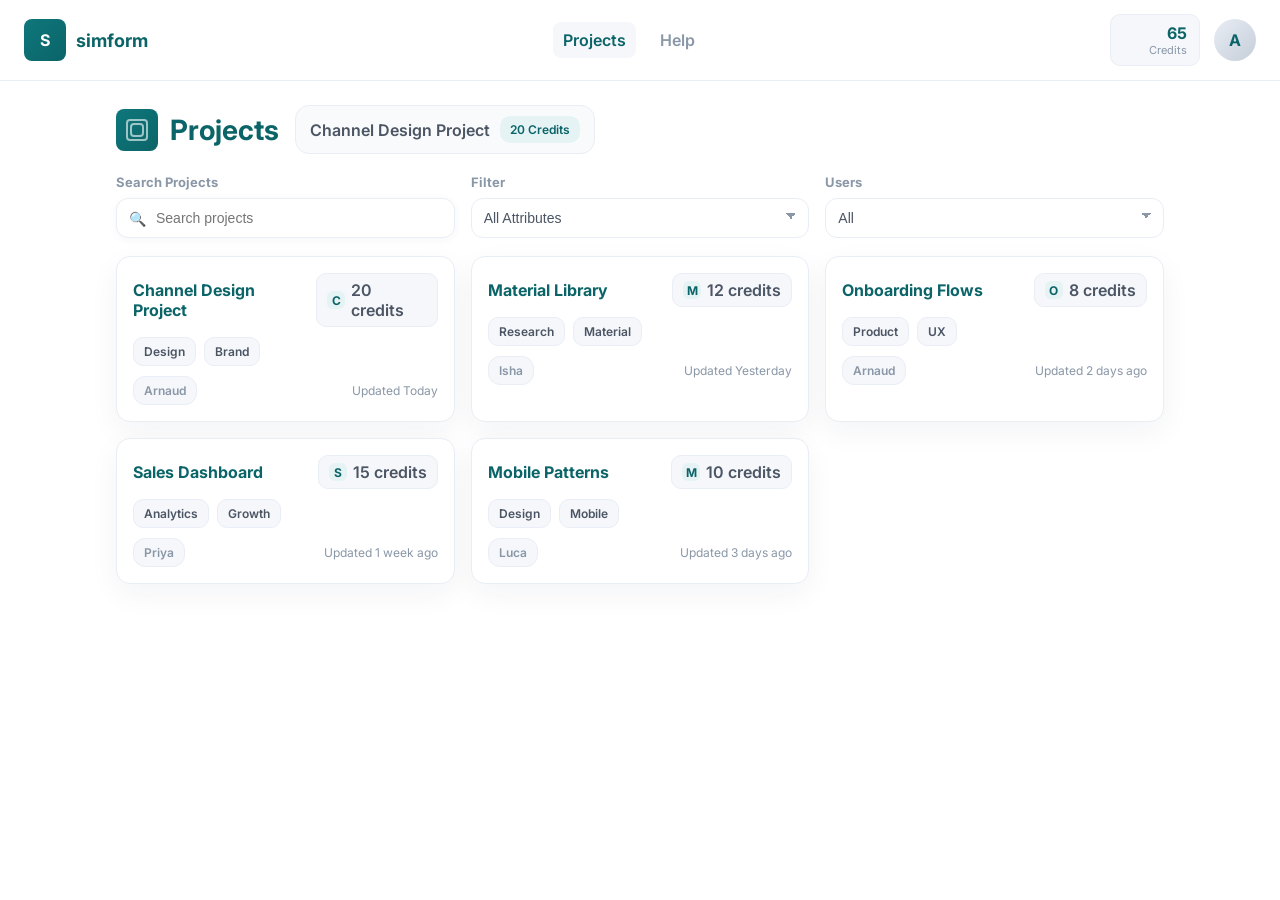
==== index.html @ 86e54484 "Create responsive projects page" ====
<!DOCTYPE html>
<html lang="en">
<head>
  <meta charset="UTF-8" />
  <meta name="viewport" content="width=device-width, initial-scale=1.0" />
  <title>Simform Projects</title>
  <link rel="stylesheet" href="style.css" />
  <link rel="preconnect" href="https://fonts.googleapis.com">
  <link rel="preconnect" href="https://fonts.gstatic.com" crossorigin>
  <link href="https://fonts.googleapis.com/css2?family=Inter:wght@400;500;600;700&display=swap" rel="stylesheet">
</head>
<body>
  <header class="topbar">
    <div class="brand">
      <div class="logo">S</div>
      <span class="brand-name">simform</span>
    </div>
    <nav class="nav-links">
      <a href="#" class="active">Projects</a>
      <a href="#">Help</a>
    </nav>
    <div class="user-summary">
      <div class="credits">
        <span class="credit-amount" id="creditAmount">604</span>
        <span class="credit-label">Credits</span>
      </div>
      <div class="avatar" aria-label="User avatar">
        <span>A</span>
      </div>
    </div>
  </header>

  <main class="page">
    <section class="page-head">
      <div class="title-row">
        <div class="title">
          <div class="title-icon" aria-hidden="true"></div>
          <h1>Projects</h1>
        </div>
        <div class="project-pill">
          <span class="pill-name">Channel Design Project</span>
          <span class="pill-credits" id="activeProjectCredits">20 Credits</span>
        </div>
      </div>
      <div class="controls">
        <div class="control">
          <label class="control-label" for="searchInput">Search Projects</label>
          <div class="input-wrap">
            <span class="input-icon" aria-hidden="true">🔍</span>
            <input id="searchInput" type="search" placeholder="Search projects" />
          </div>
        </div>
        <div class="control">
          <label class="control-label" for="attributeFilter">Filter</label>
          <select id="attributeFilter">
            <option value="all">All Attributes</option>
          </select>
        </div>
        <div class="control">
          <label class="control-label" for="userFilter">Users</label>
          <select id="userFilter">
            <option value="all">All</option>
          </select>
        </div>
      </div>
    </section>

    <section class="project-list" id="projectList" aria-live="polite"></section>
  </main>

  <script src="script.js"></script>
</body>
</html>
---- style.css ----
:root {
  --teal-600: #0e777b;
  --teal-700: #0b6468;
  --teal-100: #e6f3f4;
  --gray-50: #f5f7fb;
  --gray-100: #e9edf5;
  --gray-300: #c5ced8;
  --gray-500: #8a97a7;
  --gray-700: #4b5563;
  --white: #ffffff;
  font-family: 'Inter', system-ui, -apple-system, BlinkMacSystemFont, 'Segoe UI', sans-serif;
  color: var(--gray-700);
}

* {
  box-sizing: border-box;
}

body {
  margin: 0;
  background: var(--white);
  color: var(--gray-700);
}

.topbar {
  display: flex;
  align-items: center;
  justify-content: space-between;
  padding: 14px 24px;
  background: var(--white);
  border-bottom: 1px solid var(--gray-100);
  position: sticky;
  top: 0;
  z-index: 10;
}

.brand {
  display: flex;
  align-items: center;
  gap: 10px;
}

.logo {
  width: 42px;
  height: 42px;
  border-radius: 8px;
  background: linear-gradient(135deg, var(--teal-600), var(--teal-700));
  color: var(--white);
  display: grid;
  place-items: center;
  font-weight: 700;
  letter-spacing: 0.5px;
}

.brand-name {
  font-size: 18px;
  font-weight: 700;
  color: var(--teal-700);
}

.nav-links {
  display: flex;
  gap: 14px;
  align-items: center;
}

.nav-links a {
  text-decoration: none;
  color: var(--gray-500);
  font-weight: 600;
  padding: 8px 10px;
  border-radius: 8px;
}

.nav-links a.active,
.nav-links a:hover {
  background: var(--gray-50);
  color: var(--teal-700);
}

.user-summary {
  display: flex;
  align-items: center;
  gap: 14px;
}

.credits {
  background: var(--gray-50);
  border: 1px solid var(--gray-100);
  border-radius: 10px;
  padding: 8px 12px;
  display: flex;
  flex-direction: column;
  min-width: 90px;
  text-align: right;
}

.credit-amount {
  font-weight: 700;
  color: var(--teal-700);
  font-size: 16px;
}

.credit-label {
  font-size: 11px;
  color: var(--gray-500);
}

.avatar {
  width: 42px;
  height: 42px;
  border-radius: 50%;
  background: linear-gradient(135deg, var(--gray-100), var(--gray-300));
  display: grid;
  place-items: center;
  font-weight: 700;
  color: var(--teal-700);
}

.page {
  padding: 24px 26px 42px;
  max-width: 1100px;
  margin: 0 auto;
}

.page-head {
  display: flex;
  flex-direction: column;
  gap: 20px;
  margin-bottom: 18px;
}

.title-row {
  display: flex;
  align-items: center;
  gap: 16px;
  flex-wrap: wrap;
}

.title {
  display: flex;
  align-items: center;
  gap: 12px;
}

.title h1 {
  margin: 0;
  font-size: 28px;
  color: var(--teal-700);
}

.title-icon {
  width: 42px;
  height: 42px;
  border-radius: 8px;
  background: linear-gradient(135deg, var(--teal-600), var(--teal-700));
  position: relative;
}

.title-icon::after,
.title-icon::before {
  content: '';
  position: absolute;
  inset: 10px;
  border-radius: 4px;
  border: 2px solid rgba(255, 255, 255, 0.6);
}

.title-icon::after {
  inset: 14px;
}

.project-pill {
  display: inline-flex;
  align-items: center;
  gap: 10px;
  padding: 10px 14px;
  background: #f9fafb;
  border: 1px solid var(--gray-100);
  border-radius: 14px;
  color: var(--gray-700);
  font-weight: 600;
}

.pill-credits {
  background: var(--teal-100);
  color: var(--teal-700);
  padding: 6px 10px;
  border-radius: 10px;
  font-size: 12px;
}

.controls {
  display: grid;
  grid-template-columns: repeat(auto-fit, minmax(220px, 1fr));
  gap: 16px;
  align-items: end;
}

.control {
  display: flex;
  flex-direction: column;
  gap: 8px;
}

.control-label {
  font-weight: 700;
  color: var(--gray-500);
  font-size: 13px;
}

.input-wrap {
  display: flex;
  align-items: center;
  gap: 8px;
  border: 1px solid var(--gray-100);
  border-radius: 12px;
  padding: 10px 12px;
  background: var(--white);
  box-shadow: 0px 2px 10px rgba(24, 39, 75, 0.04);
}

.input-icon {
  font-size: 14px;
}

input[type="search"],
select {
  border: none;
  outline: none;
  font-size: 14px;
  color: var(--gray-700);
  width: 100%;
  background: transparent;
}

select {
  border: 1px solid var(--gray-100);
  padding: 11px 12px;
  border-radius: 12px;
  appearance: none;
  background-image: linear-gradient(45deg, transparent 50%, var(--gray-500) 50%),
    linear-gradient(135deg, var(--gray-500) 50%, transparent 50%);
  background-position: calc(100% - 16px) calc(50% - 2px), calc(100% - 12px) calc(50% - 2px);
  background-size: 6px 6px, 6px 6px;
  background-repeat: no-repeat;
}

.project-list {
  display: grid;
  grid-template-columns: repeat(auto-fill, minmax(320px, 1fr));
  gap: 16px;
  margin-top: 8px;
}

.project-card {
  border: 1px solid var(--gray-100);
  border-radius: 14px;
  padding: 16px;
  background: var(--white);
  box-shadow: 0px 10px 30px rgba(24, 39, 75, 0.05);
  display: flex;
  flex-direction: column;
  gap: 10px;
}

.project-header {
  display: flex;
  align-items: center;
  justify-content: space-between;
  gap: 8px;
}

.project-name {
  margin: 0;
  font-size: 16px;
  color: var(--teal-700);
}

.project-meta {
  display: flex;
  flex-wrap: wrap;
  gap: 8px;
  font-size: 12px;
  color: var(--gray-500);
}

.badge {
  display: inline-flex;
  align-items: center;
  gap: 6px;
  padding: 6px 10px;
  background: var(--gray-50);
  border: 1px solid var(--gray-100);
  border-radius: 10px;
  font-weight: 600;
  color: var(--gray-700);
}

.tag {
  display: inline-flex;
  align-items: center;
  justify-content: center;
  width: 18px;
  height: 18px;
  background: var(--teal-100);
  color: var(--teal-700);
  border-radius: 6px;
  font-weight: 700;
  font-size: 12px;
}

.project-footer {
  display: flex;
  align-items: center;
  justify-content: space-between;
  font-size: 12px;
  color: var(--gray-500);
}

.user-chip {
  display: inline-flex;
  align-items: center;
  gap: 6px;
  padding: 6px 10px;
  border-radius: 12px;
  background: var(--gray-50);
  border: 1px solid var(--gray-100);
  font-weight: 600;
}

@media (max-width: 768px) {
  .topbar {
    flex-wrap: wrap;
    gap: 14px;
  }

  .nav-links {
    order: 3;
  }

  .user-summary {
    margin-left: auto;
  }
}
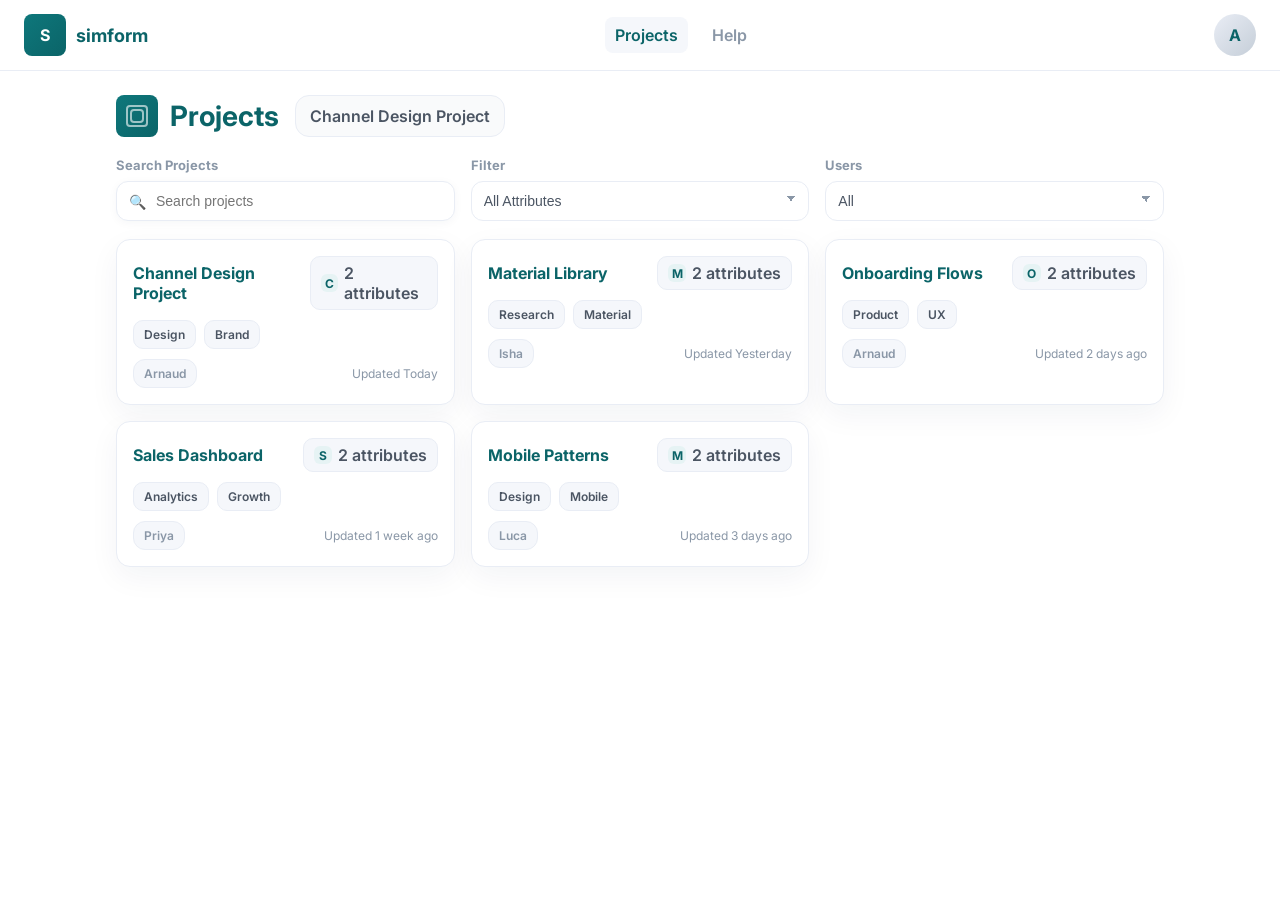
==== commit df1a383a: "Remove credit references" ====
--- a/index.html
+++ b/index.html
@@ -20,10 +20,6 @@
       <a href="#">Help</a>
     </nav>
     <div class="user-summary">
-      <div class="credits">
-        <span class="credit-amount" id="creditAmount">604</span>
-        <span class="credit-label">Credits</span>
-      </div>
       <div class="avatar" aria-label="User avatar">
         <span>A</span>
       </div>
@@ -33,15 +29,14 @@
   <main class="page">
     <section class="page-head">
       <div class="title-row">
-        <div class="title">
-          <div class="title-icon" aria-hidden="true"></div>
-          <h1>Projects</h1>
-        </div>
-        <div class="project-pill">
-          <span class="pill-name">Channel Design Project</span>
-          <span class="pill-credits" id="activeProjectCredits">20 Credits</span>
-        </div>
+      <div class="title">
+        <div class="title-icon" aria-hidden="true"></div>
+        <h1>Projects</h1>
       </div>
+      <div class="project-pill">
+        <span class="pill-name">Channel Design Project</span>
+      </div>
+    </div>
       <div class="controls">
         <div class="control">
           <label class="control-label" for="searchInput">Search Projects</label>
--- a/style.css
+++ b/style.css
@@ -84,28 +84,6 @@
   gap: 14px;
 }
 
-.credits {
-  background: var(--gray-50);
-  border: 1px solid var(--gray-100);
-  border-radius: 10px;
-  padding: 8px 12px;
-  display: flex;
-  flex-direction: column;
-  min-width: 90px;
-  text-align: right;
-}
-
-.credit-amount {
-  font-weight: 700;
-  color: var(--teal-700);
-  font-size: 16px;
-}
-
-.credit-label {
-  font-size: 11px;
-  color: var(--gray-500);
-}
-
 .avatar {
   width: 42px;
   height: 42px;
@@ -180,14 +158,6 @@
   border-radius: 14px;
   color: var(--gray-700);
   font-weight: 600;
-}
-
-.pill-credits {
-  background: var(--teal-100);
-  color: var(--teal-700);
-  padding: 6px 10px;
-  border-radius: 10px;
-  font-size: 12px;
 }
 
 .controls {
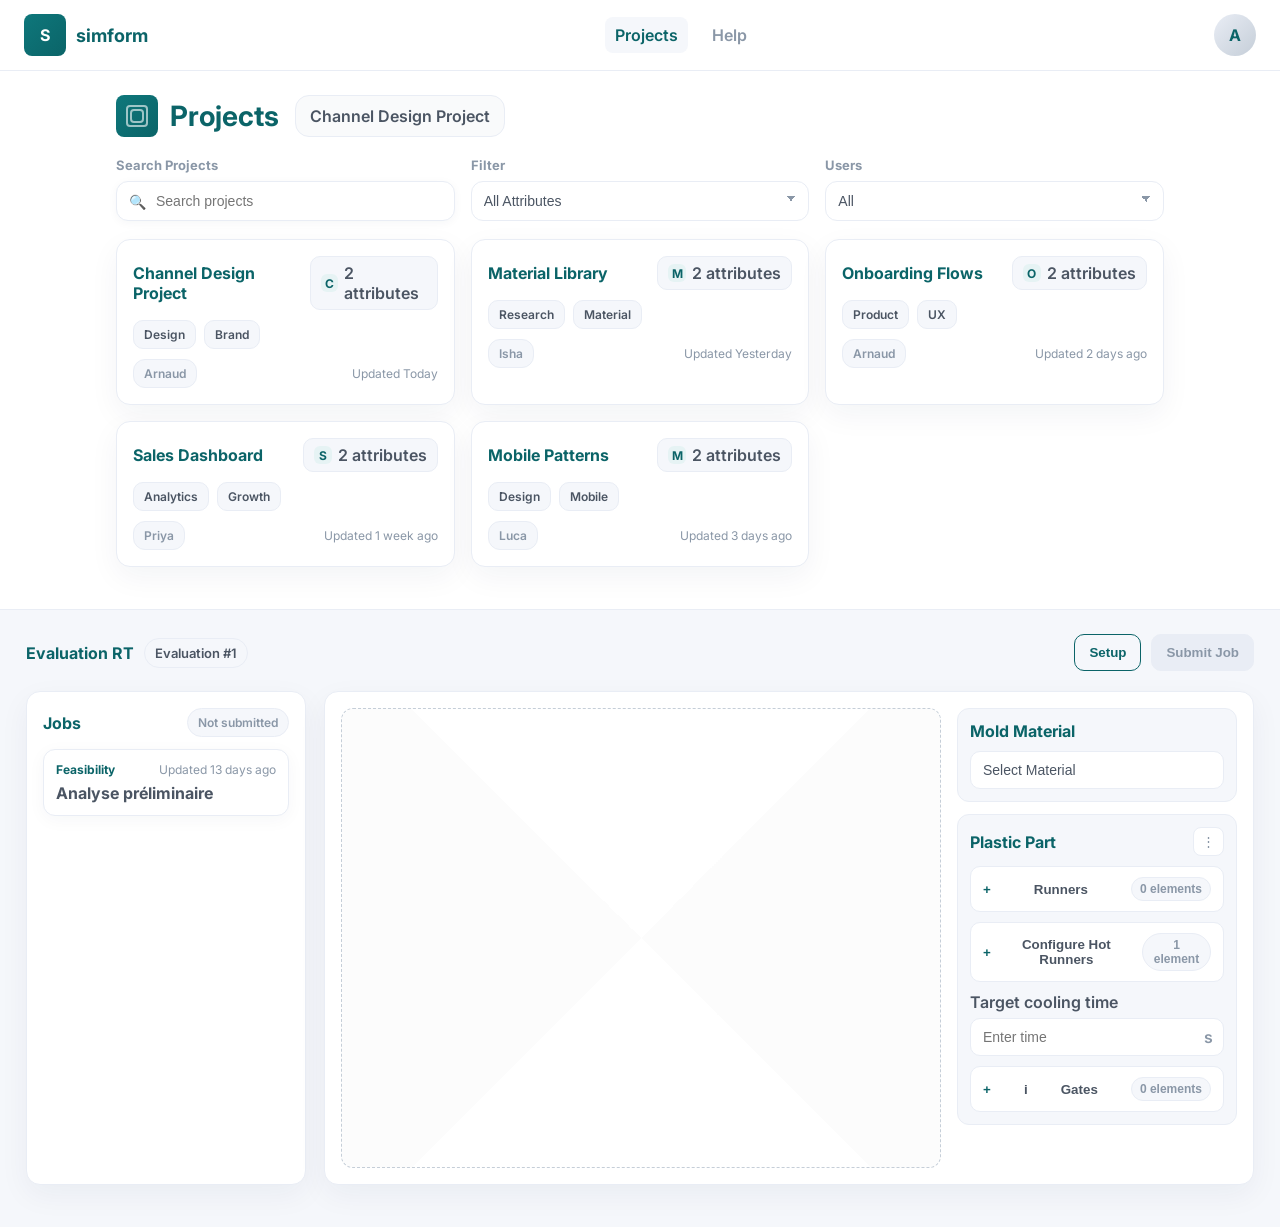
==== commit dd6ebf32: "Add evaluation interface with cooling time input" ====
--- a/index.html
+++ b/index.html
@@ -63,6 +63,85 @@
     <section class="project-list" id="projectList" aria-live="polite"></section>
   </main>
 
+  <main class="evaluation-page">
+    <section class="evaluation-header">
+      <div class="breadcrumb">
+        <span class="crumb">Evaluation RT</span>
+        <span class="pill">Evaluation #1</span>
+      </div>
+      <div class="actions">
+        <button class="ghost">Setup</button>
+        <button class="primary" disabled>Submit Job</button>
+      </div>
+    </section>
+
+    <section class="evaluation-body">
+      <aside class="jobs-panel">
+        <header class="jobs-header">
+          <div class="jobs-title">Jobs</div>
+          <div class="status-chip">Not submitted</div>
+        </header>
+        <div class="job-card">
+          <div class="job-title-row">
+            <div class="job-step">Feasibility</div>
+            <span class="job-meta">Updated 13 days ago</span>
+          </div>
+          <div class="job-name">Analyse préliminaire</div>
+        </div>
+      </aside>
+
+      <section class="workspace">
+        <div class="workspace-canvas" aria-label="Design canvas"></div>
+        <div class="workspace-sidebar">
+          <div class="panel">
+            <div class="panel-header">
+              <div class="panel-title">Mold Material</div>
+            </div>
+            <select class="panel-select" aria-label="Select mold material">
+              <option>Select Material</option>
+            </select>
+          </div>
+
+          <div class="panel">
+            <div class="panel-header">
+              <div class="panel-title">Plastic Part</div>
+              <div class="panel-actions">
+                <button aria-label="Collapse or expand panel" class="icon-btn">⋮</button>
+              </div>
+            </div>
+
+            <button class="accordion">
+              <span class="accordion-icon">+</span>
+              <span>Runners</span>
+              <span class="count-pill">0 elements</span>
+            </button>
+
+            <button class="accordion">
+              <span class="accordion-icon">+</span>
+              <span>Configure Hot Runners</span>
+              <span class="count-pill">1 element</span>
+            </button>
+
+            <div class="field">
+              <label for="coolingTime">Target cooling time</label>
+              <div class="input-box">
+                <input id="coolingTime" type="number" min="0" step="0.1" placeholder="Enter time" />
+                <span class="unit">s</span>
+              </div>
+            </div>
+
+            <button class="accordion">
+              <span class="accordion-icon">+</span>
+              <span>i</span>
+              <span>Gates</span>
+              <span class="count-pill">0 elements</span>
+            </button>
+          </div>
+        </div>
+      </section>
+    </section>
+  </main>
+
   <script src="script.js"></script>
 </body>
 </html>
--- a/style.css
+++ b/style.css
@@ -22,6 +22,263 @@
   color: var(--gray-700);
 }
 
+.evaluation-page {
+  padding: 24px 26px 42px;
+  background: var(--gray-50);
+  border-top: 1px solid var(--gray-100);
+}
+
+.evaluation-header {
+  display: flex;
+  align-items: center;
+  justify-content: space-between;
+  margin-bottom: 20px;
+  gap: 16px;
+}
+
+.breadcrumb {
+  display: flex;
+  align-items: center;
+  gap: 10px;
+}
+
+.crumb {
+  font-weight: 700;
+  color: var(--teal-700);
+}
+
+.pill {
+  background: var(--gray-50);
+  color: var(--gray-700);
+  border: 1px solid var(--gray-100);
+  padding: 6px 10px;
+  border-radius: 999px;
+  font-weight: 600;
+  font-size: 13px;
+}
+
+.actions {
+  display: flex;
+  gap: 10px;
+}
+
+.ghost,
+.primary {
+  border-radius: 10px;
+  padding: 10px 14px;
+  font-weight: 700;
+  border: 1px solid var(--teal-700);
+  background: transparent;
+  color: var(--teal-700);
+  cursor: pointer;
+}
+
+.primary {
+  background: var(--teal-700);
+  color: var(--white);
+  border-color: var(--teal-700);
+}
+
+.primary:disabled {
+  background: var(--gray-100);
+  color: var(--gray-500);
+  border-color: var(--gray-100);
+  cursor: not-allowed;
+}
+
+.evaluation-body {
+  display: grid;
+  grid-template-columns: 280px 1fr;
+  gap: 18px;
+}
+
+.jobs-panel {
+  background: var(--white);
+  border: 1px solid var(--gray-100);
+  border-radius: 14px;
+  padding: 16px;
+  box-shadow: 0px 10px 30px rgba(24, 39, 75, 0.05);
+}
+
+.jobs-header {
+  display: flex;
+  align-items: center;
+  justify-content: space-between;
+  margin-bottom: 12px;
+}
+
+.jobs-title {
+  font-weight: 700;
+  color: var(--teal-700);
+}
+
+.status-chip {
+  padding: 6px 10px;
+  border-radius: 999px;
+  border: 1px solid var(--gray-100);
+  background: var(--gray-50);
+  font-weight: 600;
+  color: var(--gray-500);
+  font-size: 12px;
+}
+
+.job-card {
+  border: 1px solid var(--gray-100);
+  border-radius: 12px;
+  padding: 12px;
+  background: var(--white);
+  box-shadow: 0px 4px 18px rgba(24, 39, 75, 0.04);
+}
+
+.job-title-row {
+  display: flex;
+  justify-content: space-between;
+  font-size: 12px;
+  color: var(--gray-500);
+}
+
+.job-step {
+  font-weight: 700;
+  color: var(--teal-700);
+}
+
+.job-name {
+  margin-top: 6px;
+  font-weight: 700;
+  color: var(--gray-700);
+}
+
+.workspace {
+  background: var(--white);
+  border: 1px solid var(--gray-100);
+  border-radius: 14px;
+  display: grid;
+  grid-template-columns: 1fr 280px;
+  gap: 16px;
+  padding: 16px;
+  box-shadow: 0px 10px 30px rgba(24, 39, 75, 0.05);
+}
+
+.workspace-canvas {
+  border: 1px dashed var(--gray-300);
+  border-radius: 12px;
+  min-height: 460px;
+  background: repeating-conic-gradient(from 45deg, rgba(0, 0, 0, 0.01) 0 25%, transparent 0 50%);
+}
+
+.workspace-sidebar {
+  display: flex;
+  flex-direction: column;
+  gap: 12px;
+}
+
+.panel {
+  border: 1px solid var(--gray-100);
+  border-radius: 12px;
+  padding: 12px;
+  background: var(--gray-50);
+  display: flex;
+  flex-direction: column;
+  gap: 10px;
+}
+
+.panel-header {
+  display: flex;
+  justify-content: space-between;
+  align-items: center;
+}
+
+.panel-title {
+  font-weight: 700;
+  color: var(--teal-700);
+}
+
+.panel-select {
+  width: 100%;
+  padding: 10px 12px;
+  border-radius: 10px;
+  border: 1px solid var(--gray-100);
+  background: var(--white);
+  color: var(--gray-700);
+}
+
+.panel-actions {
+  display: flex;
+  gap: 6px;
+}
+
+.icon-btn {
+  border: 1px solid var(--gray-100);
+  background: var(--white);
+  border-radius: 8px;
+  padding: 6px 8px;
+  cursor: pointer;
+  color: var(--gray-500);
+}
+
+.accordion {
+  display: flex;
+  align-items: center;
+  justify-content: space-between;
+  gap: 8px;
+  width: 100%;
+  border: 1px solid var(--gray-100);
+  background: var(--white);
+  border-radius: 10px;
+  padding: 10px 12px;
+  font-weight: 700;
+  color: var(--gray-700);
+  cursor: pointer;
+}
+
+.accordion-icon {
+  font-weight: 900;
+  color: var(--teal-700);
+}
+
+.count-pill {
+  background: var(--gray-50);
+  border: 1px solid var(--gray-100);
+  border-radius: 999px;
+  padding: 4px 8px;
+  font-weight: 600;
+  font-size: 12px;
+  color: var(--gray-500);
+}
+
+.field {
+  display: flex;
+  flex-direction: column;
+  gap: 6px;
+}
+
+.field label {
+  font-weight: 600;
+  color: var(--gray-700);
+}
+
+.input-box {
+  display: flex;
+  align-items: center;
+  border: 1px solid var(--gray-100);
+  background: var(--white);
+  border-radius: 10px;
+  padding: 8px 10px;
+  gap: 8px;
+}
+
+.input-box input {
+  border: none;
+  outline: none;
+  font-size: 14px;
+  width: 100%;
+}
+
+.unit {
+  color: var(--gray-500);
+  font-weight: 600;
+}
+
 .topbar {
   display: flex;
   align-items: center;
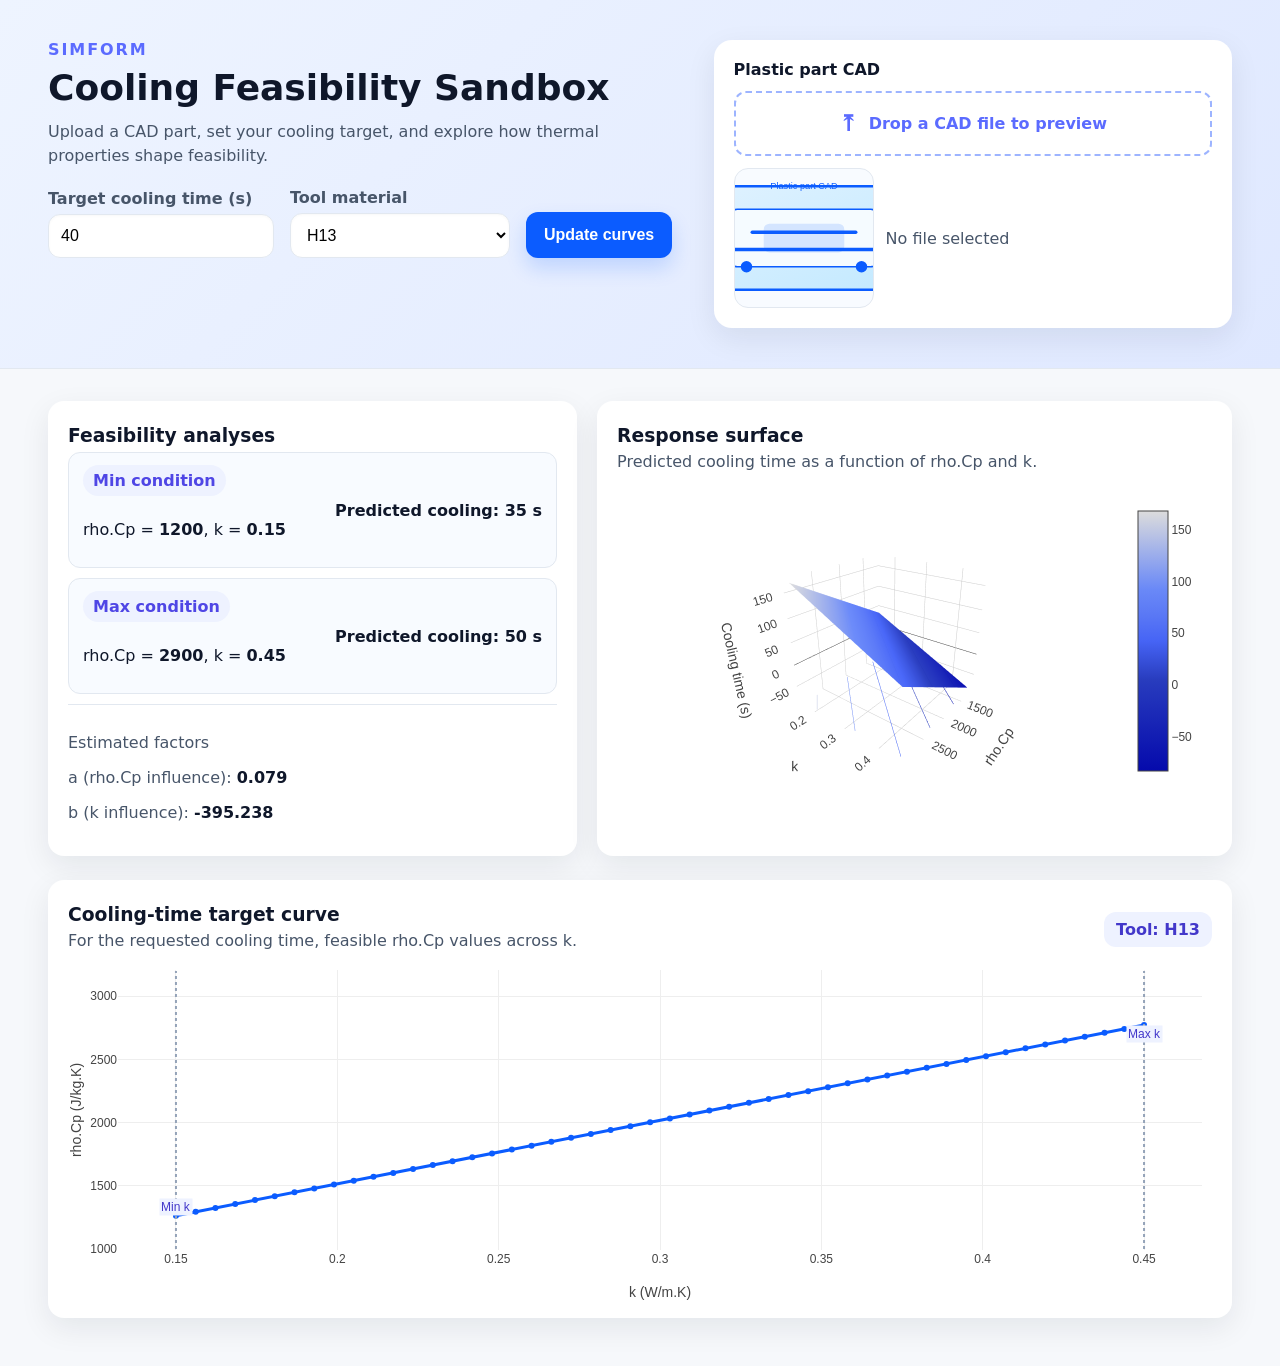
==== commit 8ef7f072: "Add cooling feasibility sandbox webapp" ====
--- a/index.html
+++ b/index.html
@@ -3,144 +3,110 @@
 <head>
   <meta charset="UTF-8" />
   <meta name="viewport" content="width=device-width, initial-scale=1.0" />
-  <title>Simform Projects</title>
+  <title>SimForm Cooling Feasibility</title>
   <link rel="stylesheet" href="style.css" />
-  <link rel="preconnect" href="https://fonts.googleapis.com">
-  <link rel="preconnect" href="https://fonts.gstatic.com" crossorigin>
-  <link href="https://fonts.googleapis.com/css2?family=Inter:wght@400;500;600;700&display=swap" rel="stylesheet">
+  <script src="https://cdn.plot.ly/plotly-2.30.0.min.js"></script>
 </head>
 <body>
-  <header class="topbar">
-    <div class="brand">
-      <div class="logo">S</div>
-      <span class="brand-name">simform</span>
+  <header class="hero">
+    <div>
+      <p class="eyebrow">SimForm</p>
+      <h1>Cooling Feasibility Sandbox</h1>
+      <p class="subtitle">
+        Upload a CAD part, set your cooling target, and explore how thermal
+        properties shape feasibility.
+      </p>
+      <div class="inputs-row">
+        <label class="input-block">
+          <span>Target cooling time (s)</span>
+          <input id="targetTime" type="number" min="1" step="0.1" value="40" />
+        </label>
+        <label class="input-block">
+          <span>Tool material</span>
+          <select id="toolMaterial">
+            <option>H13</option>
+            <option>P20</option>
+          </select>
+        </label>
+        <button id="runButton" class="primary">Update curves</button>
+      </div>
     </div>
-    <nav class="nav-links">
-      <a href="#" class="active">Projects</a>
-      <a href="#">Help</a>
-    </nav>
-    <div class="user-summary">
-      <div class="avatar" aria-label="User avatar">
-        <span>A</span>
+    <div class="upload-card">
+      <p class="upload-title">Plastic part CAD</p>
+      <label class="upload-drop" for="cadUpload">
+        <input id="cadUpload" type="file" accept=".stl,.step,.step,.igs,.iges,.png,.jpg,.jpeg" hidden />
+        <span class="upload-icon">⤒</span>
+        <span class="upload-text">Drop a CAD file to preview</span>
+      </label>
+      <div class="preview">
+        <img id="previewImage" alt="Part preview" />
+        <p id="previewName" class="preview-name">No file selected</p>
       </div>
     </div>
   </header>
 
-  <main class="page">
-    <section class="page-head">
-      <div class="title-row">
-      <div class="title">
-        <div class="title-icon" aria-hidden="true"></div>
-        <h1>Projects</h1>
+  <main class="content">
+    <section class="card-grid">
+      <div class="card">
+        <h3>Feasibility analyses</h3>
+        <div class="analysis">
+          <div>
+            <p class="pill">Min condition</p>
+            <p>rho.Cp = <strong id="minRhoCp">1200</strong>, k = <strong id="minK">0.15</strong></p>
+          </div>
+          <p class="cooling">Predicted cooling: <strong id="minCooling">35 s</strong></p>
+        </div>
+        <div class="analysis">
+          <div>
+            <p class="pill">Max condition</p>
+            <p>rho.Cp = <strong id="maxRhoCp">2900</strong>, k = <strong id="maxK">0.45</strong></p>
+          </div>
+          <p class="cooling">Predicted cooling: <strong id="maxCooling">50 s</strong></p>
+        </div>
+        <div class="factors">
+          <p>Estimated factors</p>
+          <p>a (rho.Cp influence): <strong id="factorA"></strong></p>
+          <p>b (k influence): <strong id="factorB"></strong></p>
+        </div>
       </div>
-      <div class="project-pill">
-        <span class="pill-name">Channel Design Project</span>
-      </div>
-    </div>
-      <div class="controls">
-        <div class="control">
-          <label class="control-label" for="searchInput">Search Projects</label>
-          <div class="input-wrap">
-            <span class="input-icon" aria-hidden="true">🔍</span>
-            <input id="searchInput" type="search" placeholder="Search projects" />
-          </div>
-        </div>
-        <div class="control">
-          <label class="control-label" for="attributeFilter">Filter</label>
-          <select id="attributeFilter">
-            <option value="all">All Attributes</option>
-          </select>
-        </div>
-        <div class="control">
-          <label class="control-label" for="userFilter">Users</label>
-          <select id="userFilter">
-            <option value="all">All</option>
-          </select>
-        </div>
+
+      <div class="card">
+        <h3>Response surface</h3>
+        <p class="muted">Predicted cooling time as a function of rho.Cp and k.</p>
+        <div id="surfacePlot" class="plot"></div>
       </div>
     </section>
 
-    <section class="project-list" id="projectList" aria-live="polite"></section>
+    <section class="card">
+      <div class="curve-header">
+        <div>
+          <h3>Cooling-time target curve</h3>
+          <p class="muted">For the requested cooling time, feasible rho.Cp values across k.</p>
+        </div>
+        <div class="chip" id="toolChip">Tool: H13</div>
+      </div>
+      <div id="isoPlot" class="plot"></div>
+    </section>
   </main>
 
-  <main class="evaluation-page">
-    <section class="evaluation-header">
-      <div class="breadcrumb">
-        <span class="crumb">Evaluation RT</span>
-        <span class="pill">Evaluation #1</span>
-      </div>
-      <div class="actions">
-        <button class="ghost">Setup</button>
-        <button class="primary" disabled>Submit Job</button>
-      </div>
-    </section>
-
-    <section class="evaluation-body">
-      <aside class="jobs-panel">
-        <header class="jobs-header">
-          <div class="jobs-title">Jobs</div>
-          <div class="status-chip">Not submitted</div>
-        </header>
-        <div class="job-card">
-          <div class="job-title-row">
-            <div class="job-step">Feasibility</div>
-            <span class="job-meta">Updated 13 days ago</span>
-          </div>
-          <div class="job-name">Analyse préliminaire</div>
-        </div>
-      </aside>
-
-      <section class="workspace">
-        <div class="workspace-canvas" aria-label="Design canvas"></div>
-        <div class="workspace-sidebar">
-          <div class="panel">
-            <div class="panel-header">
-              <div class="panel-title">Mold Material</div>
-            </div>
-            <select class="panel-select" aria-label="Select mold material">
-              <option>Select Material</option>
-            </select>
-          </div>
-
-          <div class="panel">
-            <div class="panel-header">
-              <div class="panel-title">Plastic Part</div>
-              <div class="panel-actions">
-                <button aria-label="Collapse or expand panel" class="icon-btn">⋮</button>
-              </div>
-            </div>
-
-            <button class="accordion">
-              <span class="accordion-icon">+</span>
-              <span>Runners</span>
-              <span class="count-pill">0 elements</span>
-            </button>
-
-            <button class="accordion">
-              <span class="accordion-icon">+</span>
-              <span>Configure Hot Runners</span>
-              <span class="count-pill">1 element</span>
-            </button>
-
-            <div class="field">
-              <label for="coolingTime">Target cooling time</label>
-              <div class="input-box">
-                <input id="coolingTime" type="number" min="0" step="0.1" placeholder="Enter time" />
-                <span class="unit">s</span>
-              </div>
-            </div>
-
-            <button class="accordion">
-              <span class="accordion-icon">+</span>
-              <span>i</span>
-              <span>Gates</span>
-              <span class="count-pill">0 elements</span>
-            </button>
-          </div>
-        </div>
-      </section>
-    </section>
-  </main>
+  <template id="placeholderSvg">
+    <svg viewBox="0 0 400 240" xmlns="http://www.w3.org/2000/svg" fill="none">
+      <defs>
+        <linearGradient id="grad" x1="0" y1="0" x2="1" y2="1">
+          <stop offset="0%" stop-color="#e0f2ff" />
+          <stop offset="100%" stop-color="#c2e9ff" />
+        </linearGradient>
+      </defs>
+      <rect x="20" y="30" width="360" height="180" rx="18" fill="url(#grad)" stroke="#0b5cff" stroke-width="4" />
+      <rect x="70" y="70" width="260" height="100" rx="14" fill="#f5fbff" stroke="#0b5cff" stroke-width="3" />
+      <rect x="130" y="95" width="140" height="50" rx="10" fill="#0b5cff" opacity="0.14" />
+      <path d="M80 140h240" stroke="#0b5cff" stroke-width="6" stroke-linecap="round" />
+      <path d="M110 110h180" stroke="#0b5cff" stroke-width="6" stroke-linecap="round" />
+      <circle cx="100" cy="170" r="10" fill="#0b5cff" />
+      <circle cx="300" cy="170" r="10" fill="#0b5cff" />
+      <text x="200" y="35" text-anchor="middle" font-size="16" fill="#0b5cff" font-family="'Inter', sans-serif">Plastic part CAD</text>
+    </svg>
+  </template>
 
   <script src="script.js"></script>
 </body>
--- a/style.css
+++ b/style.css
@@ -1,15 +1,11 @@
 :root {
-  --teal-600: #0e777b;
-  --teal-700: #0b6468;
-  --teal-100: #e6f3f4;
-  --gray-50: #f5f7fb;
-  --gray-100: #e9edf5;
-  --gray-300: #c5ced8;
-  --gray-500: #8a97a7;
-  --gray-700: #4b5563;
-  --white: #ffffff;
-  font-family: 'Inter', system-ui, -apple-system, BlinkMacSystemFont, 'Segoe UI', sans-serif;
-  color: var(--gray-700);
+  --bg: #f6f8fb;
+  --card: #ffffff;
+  --text: #0f172a;
+  --muted: #475569;
+  --primary: #0b5cff;
+  --border: #e2e8f0;
+  --shadow: 0 10px 30px rgba(15, 23, 42, 0.08);
 }
 
 * {
@@ -17,556 +13,246 @@
 }
 
 body {
-  margin: 0;
-  background: var(--white);
-  color: var(--gray-700);
-}
-
-.evaluation-page {
-  padding: 24px 26px 42px;
-  background: var(--gray-50);
-  border-top: 1px solid var(--gray-100);
-}
-
-.evaluation-header {
-  display: flex;
-  align-items: center;
+  font-family: 'Inter', system-ui, -apple-system, sans-serif;
+  margin: 0;
+  background: var(--bg);
+  color: var(--text);
+}
+
+.hero {
+  display: grid;
+  grid-template-columns: 1.1fr 0.9fr;
+  gap: 32px;
+  padding: 40px 48px;
+  background: linear-gradient(135deg, #eef4ff, #dfe8ff);
+  border-bottom: 1px solid var(--border);
+}
+
+h1 {
+  margin: 8px 0 12px;
+  font-size: 36px;
+}
+
+.subtitle {
+  margin: 0 0 20px;
+  color: var(--muted);
+  line-height: 1.5;
+  max-width: 720px;
+}
+
+.eyebrow {
+  margin: 0;
+  text-transform: uppercase;
+  letter-spacing: 0.12em;
+  color: #5b6bff;
+  font-weight: 700;
+}
+
+.inputs-row {
+  display: flex;
+  gap: 16px;
+  flex-wrap: wrap;
+  align-items: flex-end;
+}
+
+.input-block {
+  display: flex;
+  flex-direction: column;
+  gap: 6px;
+  font-weight: 600;
+  color: var(--muted);
+}
+
+.input-block input,
+.input-block select {
+  padding: 12px;
+  border-radius: 12px;
+  border: 1px solid var(--border);
+  font-size: 16px;
+  min-width: 220px;
+  background: #fff;
+  box-shadow: inset 0 1px 3px rgba(0, 0, 0, 0.03);
+}
+
+.primary {
+  padding: 14px 18px;
+  border-radius: 12px;
+  border: none;
+  background: var(--primary);
+  color: white;
+  font-size: 16px;
+  font-weight: 700;
+  cursor: pointer;
+  transition: transform 0.1s ease, box-shadow 0.1s ease;
+  box-shadow: 0 10px 20px rgba(11, 92, 255, 0.18);
+}
+
+.primary:hover {
+  transform: translateY(-1px);
+  box-shadow: 0 14px 26px rgba(11, 92, 255, 0.25);
+}
+
+.upload-card {
+  background: var(--card);
+  border-radius: 18px;
+  padding: 20px;
+  box-shadow: var(--shadow);
+  display: flex;
+  flex-direction: column;
+  gap: 12px;
+  align-self: start;
+}
+
+.upload-title {
+  margin: 0;
+  font-weight: 700;
+}
+
+.upload-drop {
+  border: 2px dashed #9db4ff;
+  border-radius: 12px;
+  padding: 18px;
+  display: flex;
+  gap: 12px;
+  align-items: center;
+  color: #5b6bff;
+  font-weight: 700;
+  cursor: pointer;
+  justify-content: center;
+}
+
+.upload-icon {
+  font-size: 22px;
+}
+
+.preview {
+  display: grid;
+  grid-template-columns: 140px 1fr;
+  gap: 12px;
+  align-items: center;
+}
+
+.preview img {
+  width: 140px;
+  height: 140px;
+  object-fit: cover;
+  border-radius: 14px;
+  border: 1px solid var(--border);
+  background: #f8fbff;
+}
+
+.preview-name {
+  margin: 0;
+  color: var(--muted);
+}
+
+.content {
+  padding: 32px 48px 48px;
+  display: flex;
+  flex-direction: column;
+  gap: 24px;
+}
+
+.card-grid {
+  display: grid;
+  grid-template-columns: 1fr 1.2fr;
+  gap: 20px;
+}
+
+.card {
+  background: var(--card);
+  border-radius: 16px;
+  padding: 18px 20px;
+  box-shadow: var(--shadow);
+}
+
+.card h3 {
+  margin: 6px 0 6px;
+}
+
+.muted {
+  color: var(--muted);
+  margin: 0 0 10px;
+}
+
+.analysis {
+  border: 1px solid var(--border);
+  border-radius: 12px;
+  padding: 12px 14px;
+  margin-bottom: 10px;
+  display: flex;
   justify-content: space-between;
-  margin-bottom: 20px;
-  gap: 16px;
-}
-
-.breadcrumb {
-  display: flex;
-  align-items: center;
-  gap: 10px;
-}
-
-.crumb {
-  font-weight: 700;
-  color: var(--teal-700);
+  align-items: center;
+  background: #f8fbff;
 }
 
 .pill {
-  background: var(--gray-50);
-  color: var(--gray-700);
-  border: 1px solid var(--gray-100);
+  display: inline-block;
   padding: 6px 10px;
   border-radius: 999px;
-  font-weight: 600;
-  font-size: 13px;
-}
-
-.actions {
-  display: flex;
-  gap: 10px;
-}
-
-.ghost,
-.primary {
-  border-radius: 10px;
-  padding: 10px 14px;
-  font-weight: 700;
-  border: 1px solid var(--teal-700);
-  background: transparent;
-  color: var(--teal-700);
-  cursor: pointer;
-}
-
-.primary {
-  background: var(--teal-700);
-  color: var(--white);
-  border-color: var(--teal-700);
-}
-
-.primary:disabled {
-  background: var(--gray-100);
-  color: var(--gray-500);
-  border-color: var(--gray-100);
-  cursor: not-allowed;
-}
-
-.evaluation-body {
-  display: grid;
-  grid-template-columns: 280px 1fr;
-  gap: 18px;
-}
-
-.jobs-panel {
-  background: var(--white);
-  border: 1px solid var(--gray-100);
-  border-radius: 14px;
-  padding: 16px;
-  box-shadow: 0px 10px 30px rgba(24, 39, 75, 0.05);
-}
-
-.jobs-header {
+  background: #eef2ff;
+  color: #4f46e5;
+  font-weight: 700;
+  margin: 0 0 8px;
+}
+
+.cooling {
+  margin: 0;
+  font-weight: 700;
+}
+
+.factors {
+  border-top: 1px solid var(--border);
+  padding-top: 12px;
+  color: var(--muted);
+}
+
+.factors strong {
+  color: var(--text);
+}
+
+.plot {
+  width: 100%;
+  height: 340px;
+}
+
+.curve-header {
   display: flex;
   align-items: center;
   justify-content: space-between;
-  margin-bottom: 12px;
-}
-
-.jobs-title {
-  font-weight: 700;
-  color: var(--teal-700);
-}
-
-.status-chip {
-  padding: 6px 10px;
-  border-radius: 999px;
-  border: 1px solid var(--gray-100);
-  background: var(--gray-50);
-  font-weight: 600;
-  color: var(--gray-500);
-  font-size: 12px;
-}
-
-.job-card {
-  border: 1px solid var(--gray-100);
-  border-radius: 12px;
-  padding: 12px;
-  background: var(--white);
-  box-shadow: 0px 4px 18px rgba(24, 39, 75, 0.04);
-}
-
-.job-title-row {
-  display: flex;
-  justify-content: space-between;
-  font-size: 12px;
-  color: var(--gray-500);
-}
-
-.job-step {
-  font-weight: 700;
-  color: var(--teal-700);
-}
-
-.job-name {
-  margin-top: 6px;
-  font-weight: 700;
-  color: var(--gray-700);
-}
-
-.workspace {
-  background: var(--white);
-  border: 1px solid var(--gray-100);
-  border-radius: 14px;
-  display: grid;
-  grid-template-columns: 1fr 280px;
-  gap: 16px;
-  padding: 16px;
-  box-shadow: 0px 10px 30px rgba(24, 39, 75, 0.05);
-}
-
-.workspace-canvas {
-  border: 1px dashed var(--gray-300);
-  border-radius: 12px;
-  min-height: 460px;
-  background: repeating-conic-gradient(from 45deg, rgba(0, 0, 0, 0.01) 0 25%, transparent 0 50%);
-}
-
-.workspace-sidebar {
-  display: flex;
-  flex-direction: column;
-  gap: 12px;
-}
-
-.panel {
-  border: 1px solid var(--gray-100);
-  border-radius: 12px;
-  padding: 12px;
-  background: var(--gray-50);
-  display: flex;
-  flex-direction: column;
-  gap: 10px;
-}
-
-.panel-header {
-  display: flex;
-  justify-content: space-between;
-  align-items: center;
-}
-
-.panel-title {
-  font-weight: 700;
-  color: var(--teal-700);
-}
-
-.panel-select {
-  width: 100%;
-  padding: 10px 12px;
-  border-radius: 10px;
-  border: 1px solid var(--gray-100);
-  background: var(--white);
-  color: var(--gray-700);
-}
-
-.panel-actions {
-  display: flex;
-  gap: 6px;
-}
-
-.icon-btn {
-  border: 1px solid var(--gray-100);
-  background: var(--white);
-  border-radius: 8px;
-  padding: 6px 8px;
-  cursor: pointer;
-  color: var(--gray-500);
-}
-
-.accordion {
-  display: flex;
-  align-items: center;
-  justify-content: space-between;
-  gap: 8px;
-  width: 100%;
-  border: 1px solid var(--gray-100);
-  background: var(--white);
-  border-radius: 10px;
-  padding: 10px 12px;
-  font-weight: 700;
-  color: var(--gray-700);
-  cursor: pointer;
-}
-
-.accordion-icon {
-  font-weight: 900;
-  color: var(--teal-700);
-}
-
-.count-pill {
-  background: var(--gray-50);
-  border: 1px solid var(--gray-100);
-  border-radius: 999px;
-  padding: 4px 8px;
-  font-weight: 600;
-  font-size: 12px;
-  color: var(--gray-500);
-}
-
-.field {
-  display: flex;
-  flex-direction: column;
-  gap: 6px;
-}
-
-.field label {
-  font-weight: 600;
-  color: var(--gray-700);
-}
-
-.input-box {
-  display: flex;
-  align-items: center;
-  border: 1px solid var(--gray-100);
-  background: var(--white);
-  border-radius: 10px;
-  padding: 8px 10px;
-  gap: 8px;
-}
-
-.input-box input {
-  border: none;
-  outline: none;
-  font-size: 14px;
-  width: 100%;
-}
-
-.unit {
-  color: var(--gray-500);
-  font-weight: 600;
-}
-
-.topbar {
-  display: flex;
-  align-items: center;
-  justify-content: space-between;
-  padding: 14px 24px;
-  background: var(--white);
-  border-bottom: 1px solid var(--gray-100);
-  position: sticky;
-  top: 0;
-  z-index: 10;
-}
-
-.brand {
-  display: flex;
-  align-items: center;
-  gap: 10px;
-}
-
-.logo {
-  width: 42px;
-  height: 42px;
-  border-radius: 8px;
-  background: linear-gradient(135deg, var(--teal-600), var(--teal-700));
-  color: var(--white);
-  display: grid;
-  place-items: center;
-  font-weight: 700;
-  letter-spacing: 0.5px;
-}
-
-.brand-name {
-  font-size: 18px;
-  font-weight: 700;
-  color: var(--teal-700);
-}
-
-.nav-links {
-  display: flex;
-  gap: 14px;
-  align-items: center;
-}
-
-.nav-links a {
-  text-decoration: none;
-  color: var(--gray-500);
-  font-weight: 600;
-  padding: 8px 10px;
-  border-radius: 8px;
-}
-
-.nav-links a.active,
-.nav-links a:hover {
-  background: var(--gray-50);
-  color: var(--teal-700);
-}
-
-.user-summary {
-  display: flex;
-  align-items: center;
-  gap: 14px;
-}
-
-.avatar {
-  width: 42px;
-  height: 42px;
-  border-radius: 50%;
-  background: linear-gradient(135deg, var(--gray-100), var(--gray-300));
-  display: grid;
-  place-items: center;
-  font-weight: 700;
-  color: var(--teal-700);
-}
-
-.page {
-  padding: 24px 26px 42px;
-  max-width: 1100px;
-  margin: 0 auto;
-}
-
-.page-head {
-  display: flex;
-  flex-direction: column;
-  gap: 20px;
-  margin-bottom: 18px;
-}
-
-.title-row {
-  display: flex;
-  align-items: center;
-  gap: 16px;
-  flex-wrap: wrap;
-}
-
-.title {
-  display: flex;
-  align-items: center;
-  gap: 12px;
-}
-
-.title h1 {
-  margin: 0;
-  font-size: 28px;
-  color: var(--teal-700);
-}
-
-.title-icon {
-  width: 42px;
-  height: 42px;
-  border-radius: 8px;
-  background: linear-gradient(135deg, var(--teal-600), var(--teal-700));
-  position: relative;
-}
-
-.title-icon::after,
-.title-icon::before {
-  content: '';
-  position: absolute;
-  inset: 10px;
-  border-radius: 4px;
-  border: 2px solid rgba(255, 255, 255, 0.6);
-}
-
-.title-icon::after {
-  inset: 14px;
-}
-
-.project-pill {
-  display: inline-flex;
-  align-items: center;
-  gap: 10px;
-  padding: 10px 14px;
-  background: #f9fafb;
-  border: 1px solid var(--gray-100);
-  border-radius: 14px;
-  color: var(--gray-700);
-  font-weight: 600;
-}
-
-.controls {
-  display: grid;
-  grid-template-columns: repeat(auto-fit, minmax(220px, 1fr));
-  gap: 16px;
-  align-items: end;
-}
-
-.control {
-  display: flex;
-  flex-direction: column;
-  gap: 8px;
-}
-
-.control-label {
-  font-weight: 700;
-  color: var(--gray-500);
-  font-size: 13px;
-}
-
-.input-wrap {
-  display: flex;
-  align-items: center;
-  gap: 8px;
-  border: 1px solid var(--gray-100);
-  border-radius: 12px;
-  padding: 10px 12px;
-  background: var(--white);
-  box-shadow: 0px 2px 10px rgba(24, 39, 75, 0.04);
-}
-
-.input-icon {
-  font-size: 14px;
-}
-
-input[type="search"],
-select {
-  border: none;
-  outline: none;
-  font-size: 14px;
-  color: var(--gray-700);
-  width: 100%;
-  background: transparent;
-}
-
-select {
-  border: 1px solid var(--gray-100);
-  padding: 11px 12px;
-  border-radius: 12px;
-  appearance: none;
-  background-image: linear-gradient(45deg, transparent 50%, var(--gray-500) 50%),
-    linear-gradient(135deg, var(--gray-500) 50%, transparent 50%);
-  background-position: calc(100% - 16px) calc(50% - 2px), calc(100% - 12px) calc(50% - 2px);
-  background-size: 6px 6px, 6px 6px;
-  background-repeat: no-repeat;
-}
-
-.project-list {
-  display: grid;
-  grid-template-columns: repeat(auto-fill, minmax(320px, 1fr));
-  gap: 16px;
-  margin-top: 8px;
-}
-
-.project-card {
-  border: 1px solid var(--gray-100);
-  border-radius: 14px;
-  padding: 16px;
-  background: var(--white);
-  box-shadow: 0px 10px 30px rgba(24, 39, 75, 0.05);
-  display: flex;
-  flex-direction: column;
-  gap: 10px;
-}
-
-.project-header {
-  display: flex;
-  align-items: center;
-  justify-content: space-between;
-  gap: 8px;
-}
-
-.project-name {
-  margin: 0;
-  font-size: 16px;
-  color: var(--teal-700);
-}
-
-.project-meta {
-  display: flex;
-  flex-wrap: wrap;
-  gap: 8px;
-  font-size: 12px;
-  color: var(--gray-500);
-}
-
-.badge {
-  display: inline-flex;
-  align-items: center;
-  gap: 6px;
-  padding: 6px 10px;
-  background: var(--gray-50);
-  border: 1px solid var(--gray-100);
-  border-radius: 10px;
-  font-weight: 600;
-  color: var(--gray-700);
-}
-
-.tag {
-  display: inline-flex;
-  align-items: center;
-  justify-content: center;
-  width: 18px;
-  height: 18px;
-  background: var(--teal-100);
-  color: var(--teal-700);
-  border-radius: 6px;
-  font-weight: 700;
-  font-size: 12px;
-}
-
-.project-footer {
-  display: flex;
-  align-items: center;
-  justify-content: space-between;
-  font-size: 12px;
-  color: var(--gray-500);
-}
-
-.user-chip {
-  display: inline-flex;
-  align-items: center;
-  gap: 6px;
-  padding: 6px 10px;
-  border-radius: 12px;
-  background: var(--gray-50);
-  border: 1px solid var(--gray-100);
-  font-weight: 600;
-}
-
-@media (max-width: 768px) {
-  .topbar {
-    flex-wrap: wrap;
-    gap: 14px;
-  }
-
-  .nav-links {
-    order: 3;
-  }
-
-  .user-summary {
-    margin-left: auto;
-  }
-}
+}
+
+.chip {
+  background: #eef2ff;
+  color: #4338ca;
+  padding: 8px 12px;
+  border-radius: 12px;
+  font-weight: 700;
+}
+
+.muted strong {
+  color: var(--text);
+}
+
+@media (max-width: 980px) {
+  .hero,
+  .card-grid {
+    grid-template-columns: 1fr;
+  }
+
+  .inputs-row {
+    flex-direction: column;
+    align-items: stretch;
+  }
+
+  .primary,
+  .input-block input,
+  .input-block select {
+    width: 100%;
+  }
+
+  .preview {
+    grid-template-columns: 1fr;
+    justify-items: center;
+  }
+}
